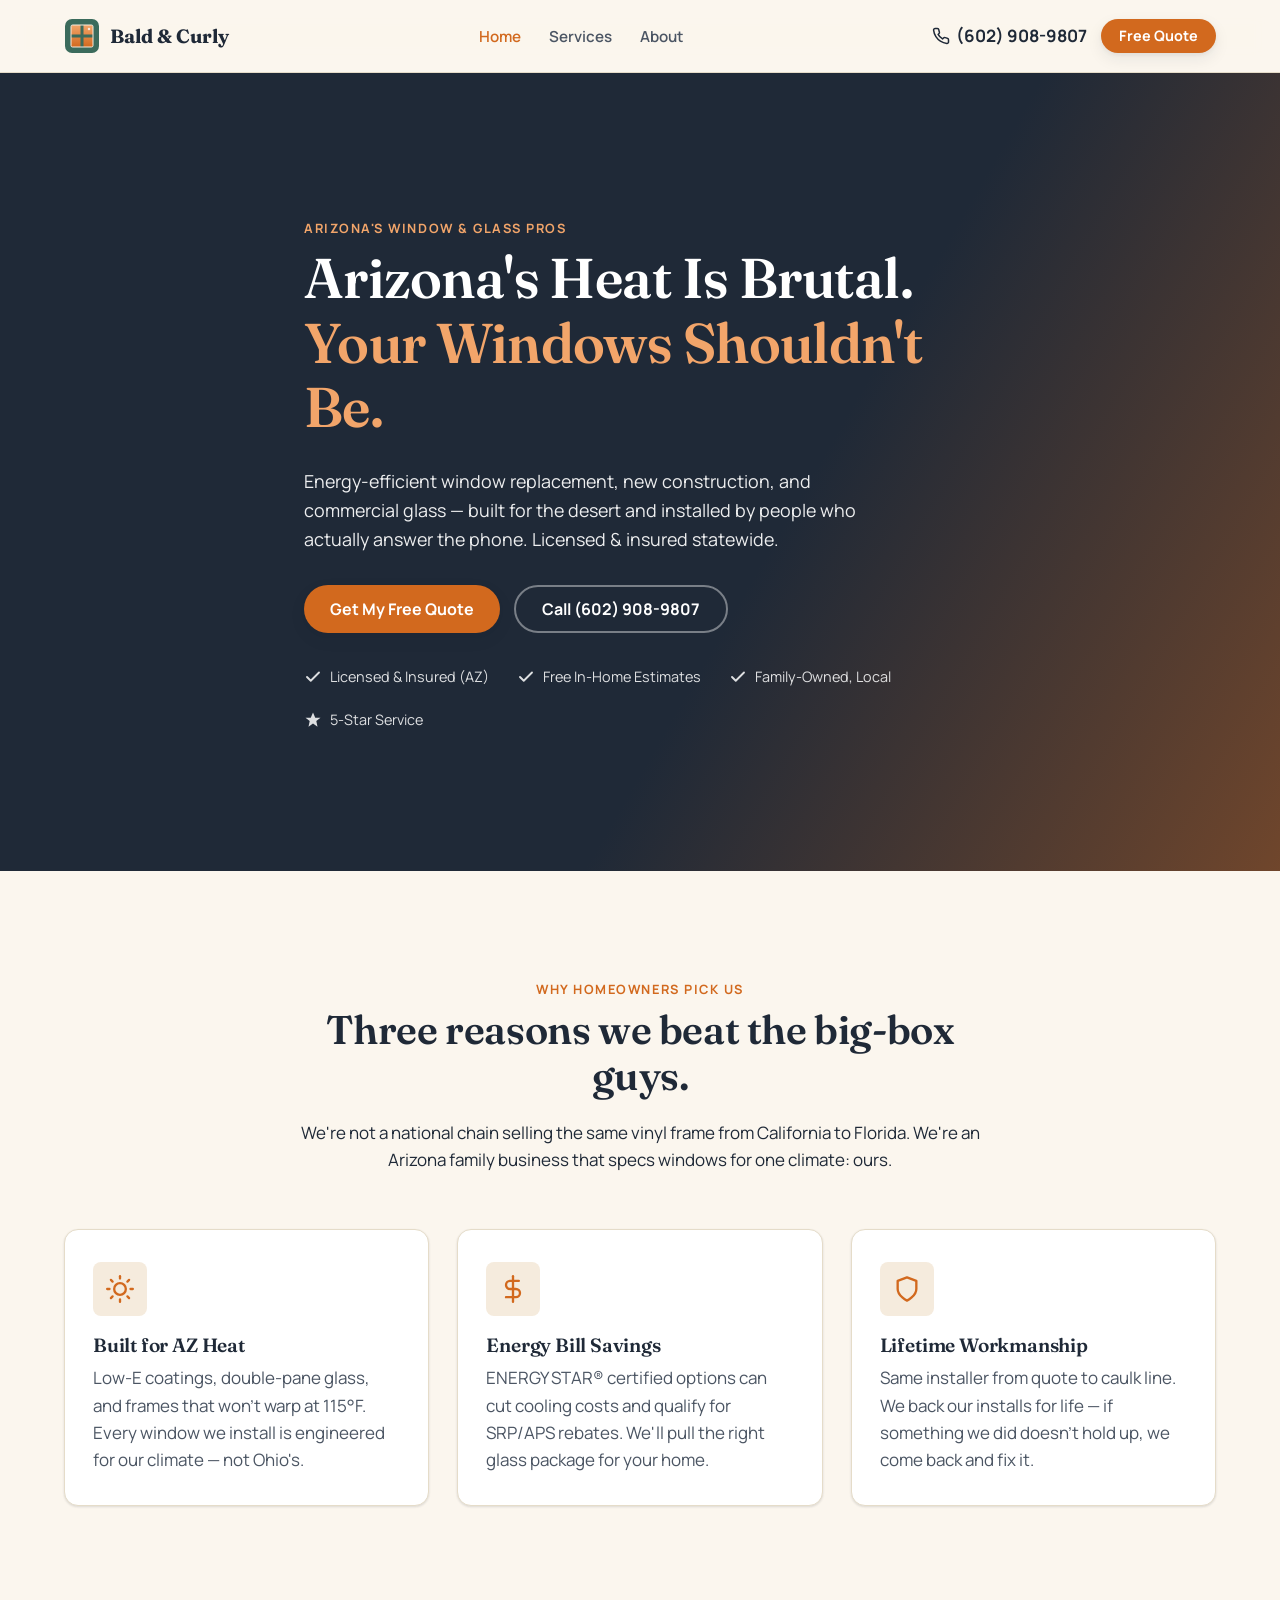
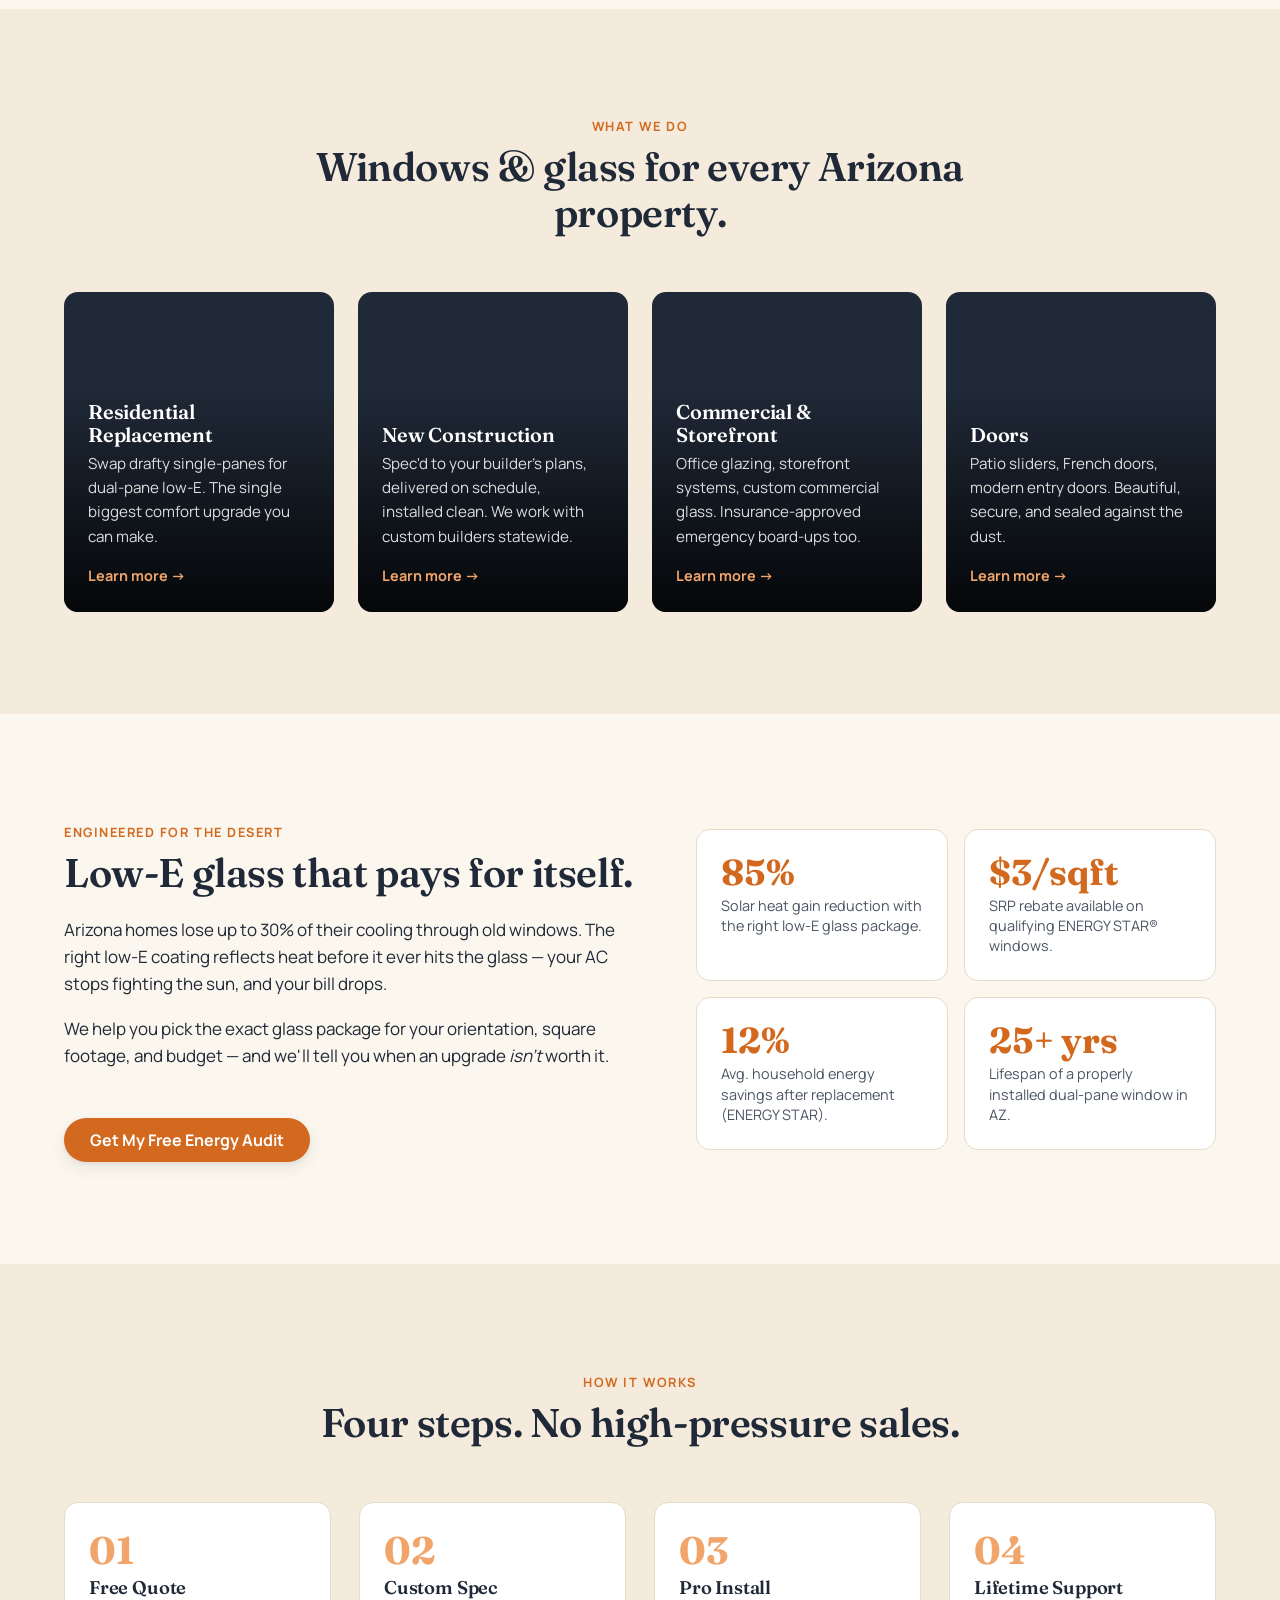
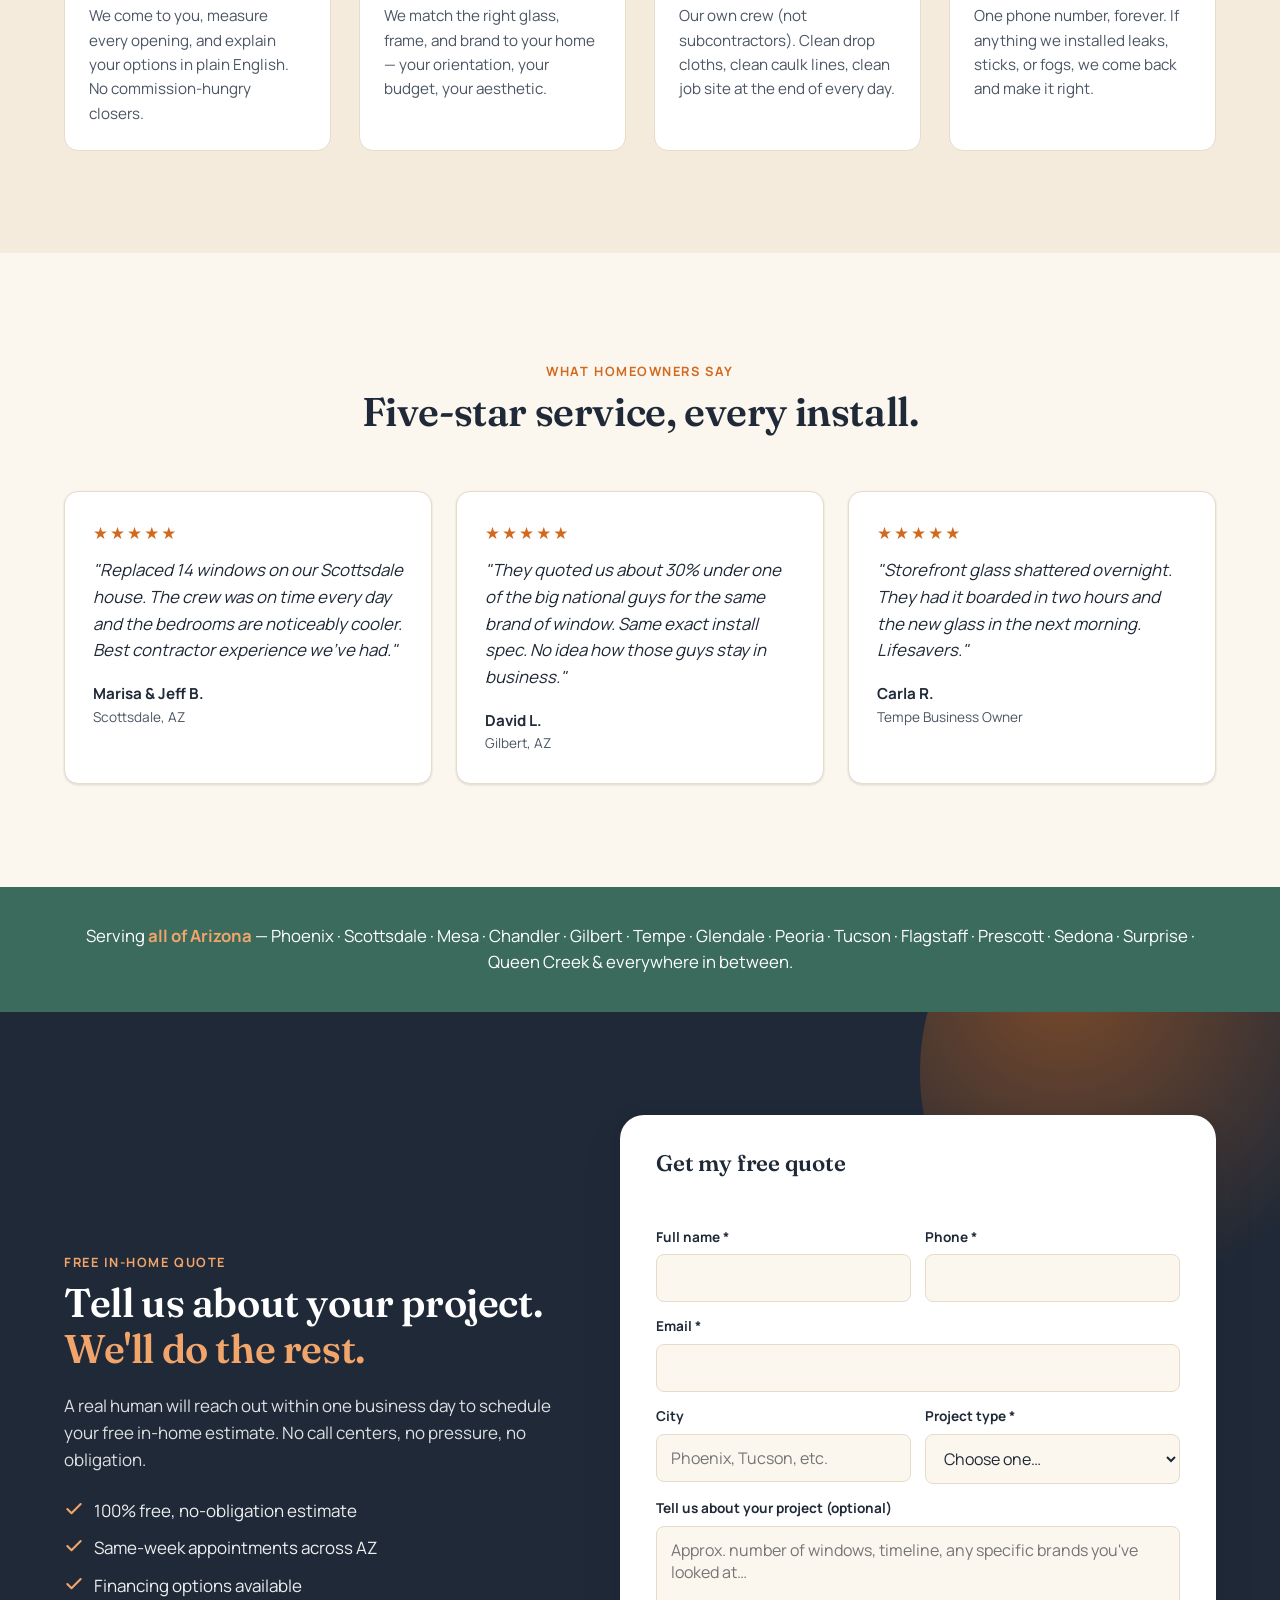
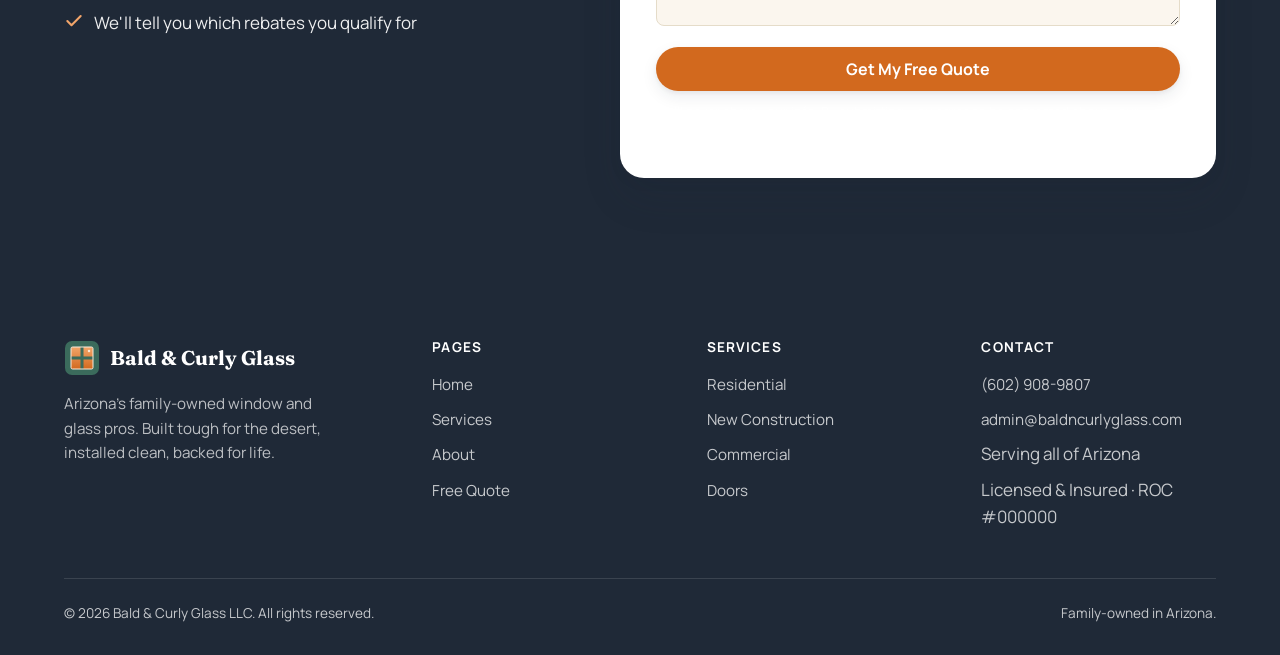
==== index.html @ e7faee84 "Initial commit: Bald & Curly Glass LLC marketing site Multi-page lead-gen site for an Arizona window" ====
<!doctype html>
<html lang="en">
<head>
  <meta charset="utf-8" />
  <meta name="viewport" content="width=device-width, initial-scale=1" />
  <title>Bald &amp; Curly Glass — Arizona's Heat-Tough Window Pros</title>
  <meta name="description" content="Energy-efficient window replacement and installation built for Arizona's desert climate. Licensed, insured, and family-owned. Free in-home quote — serving all of Arizona." />
  <link rel="icon" type="image/svg+xml" href="assets/logo/favicon.svg" />
  <link rel="preconnect" href="https://fonts.googleapis.com" />
  <link rel="preconnect" href="https://fonts.gstatic.com" crossorigin />
  <link href="https://fonts.googleapis.com/css2?family=Fraunces:opsz,wght@9..144,500;9..144,600;9..144,700&family=Manrope:wght@400;500;600;700;800&display=swap" rel="stylesheet" />
  <link rel="stylesheet" href="assets/css/styles.css" />
  <meta property="og:title" content="Bald &amp; Curly Glass — Arizona's Heat-Tough Window Pros" />
  <meta property="og:description" content="Energy-efficient window replacement built for Arizona's desert climate. Free in-home quote, licensed & insured." />
  <meta property="og:type" content="website" />
</head>
<body>

<header class="nav">
  <div class="container nav__inner">
    <a href="index.html" class="nav__logo" aria-label="Bald and Curly Glass home">
      <img src="assets/logo/logo.svg" alt="" width="36" height="36" />
      <span>Bald &amp; Curly</span>
    </a>
    <nav>
      <ul class="nav__links">
        <li><a href="index.html" class="is-active">Home</a></li>
        <li><a href="services.html">Services</a></li>
        <li><a href="about.html">About</a></li>
      </ul>
    </nav>
    <div class="nav__cta">
      <a href="tel:+16029089807" class="nav__phone" aria-label="Call (602) 908-9807">
        <svg xmlns="http://www.w3.org/2000/svg" viewBox="0 0 24 24" width="18" height="18" fill="none" stroke="currentColor" stroke-width="2" stroke-linecap="round" stroke-linejoin="round"><path d="M22 16.92v3a2 2 0 0 1-2.18 2 19.79 19.79 0 0 1-8.63-3.07 19.5 19.5 0 0 1-6-6 19.79 19.79 0 0 1-3.07-8.67A2 2 0 0 1 4.11 2h3a2 2 0 0 1 2 1.72c.13.96.37 1.9.72 2.81a2 2 0 0 1-.45 2.11L8.09 9.91a16 16 0 0 0 6 6l1.27-1.27a2 2 0 0 1 2.11-.45c.91.35 1.85.59 2.81.72A2 2 0 0 1 22 16.92z"/></svg>
        (602) 908-9807
      </a>
      <a href="#quote" class="btn btn--primary btn--small">Free Quote</a>
    </div>
    <button class="nav__toggle" aria-label="Open menu" aria-expanded="false"><span></span></button>
  </div>
</header>

<!-- HERO -->
<section class="hero">
  <div class="hero__bg" style="background-image:url('https://images.unsplash.com/photo-1600585154340-be6161a56a0c?w=1800&q=80&auto=format&fit=crop');"></div>
  <div class="hero__overlay"></div>
  <div class="container hero__inner">
    <span class="eyebrow" style="color:var(--color-orange-soft);">Arizona's window &amp; glass pros</span>
    <h1>Arizona's Heat Is Brutal.<br/><em>Your Windows Shouldn't Be.</em></h1>
    <p class="lead">Energy-efficient window replacement, new construction, and commercial glass — built for the desert and installed by people who actually answer the phone. Licensed &amp; insured statewide.</p>
    <div class="hero__ctas">
      <a href="#quote" class="btn btn--primary">Get My Free Quote</a>
      <a href="tel:+16029089807" class="btn btn--ghost">Call (602) 908-9807</a>
    </div>
    <div class="hero__trust">
      <span><svg viewBox="0 0 24 24" fill="none" stroke="currentColor" stroke-width="2.5" stroke-linecap="round" stroke-linejoin="round"><polyline points="20 6 9 17 4 12"/></svg> Licensed &amp; Insured (AZ)</span>
      <span><svg viewBox="0 0 24 24" fill="none" stroke="currentColor" stroke-width="2.5" stroke-linecap="round" stroke-linejoin="round"><polyline points="20 6 9 17 4 12"/></svg> Free In-Home Estimates</span>
      <span><svg viewBox="0 0 24 24" fill="none" stroke="currentColor" stroke-width="2.5" stroke-linecap="round" stroke-linejoin="round"><polyline points="20 6 9 17 4 12"/></svg> Family-Owned, Local</span>
      <span><svg viewBox="0 0 24 24" fill="currentColor"><path d="M12 2l3 7h7l-5.6 4.2L18 21l-6-4.5L6 21l1.6-7.8L2 9h7z"/></svg> 5-Star Service</span>
    </div>
  </div>
</section>

<!-- WHY BALD & CURLY -->
<section class="section">
  <div class="container">
    <div class="section-head">
      <span class="eyebrow">Why homeowners pick us</span>
      <h2>Three reasons we beat the big-box guys.</h2>
      <p>We're not a national chain selling the same vinyl frame from California to Florida. We're an Arizona family business that specs windows for one climate: ours.</p>
    </div>
    <div class="benefits">
      <div class="benefit">
        <div class="benefit__icon">
          <svg viewBox="0 0 24 24" fill="none" stroke="currentColor" stroke-width="2" stroke-linecap="round" stroke-linejoin="round"><circle cx="12" cy="12" r="5"/><line x1="12" y1="1" x2="12" y2="3"/><line x1="12" y1="21" x2="12" y2="23"/><line x1="4.22" y1="4.22" x2="5.64" y2="5.64"/><line x1="18.36" y1="18.36" x2="19.78" y2="19.78"/><line x1="1" y1="12" x2="3" y2="12"/><line x1="21" y1="12" x2="23" y2="12"/><line x1="4.22" y1="19.78" x2="5.64" y2="18.36"/><line x1="18.36" y1="5.64" x2="19.78" y2="4.22"/></svg>
        </div>
        <h3>Built for AZ Heat</h3>
        <p>Low-E coatings, double-pane glass, and frames that won't warp at 115°F. Every window we install is engineered for our climate — not Ohio's.</p>
      </div>
      <div class="benefit">
        <div class="benefit__icon">
          <svg viewBox="0 0 24 24" fill="none" stroke="currentColor" stroke-width="2" stroke-linecap="round" stroke-linejoin="round"><line x1="12" y1="1" x2="12" y2="23"/><path d="M17 5H9.5a3.5 3.5 0 0 0 0 7h5a3.5 3.5 0 0 1 0 7H6"/></svg>
        </div>
        <h3>Energy Bill Savings</h3>
        <p>ENERGY STAR® certified options can cut cooling costs and qualify for SRP/APS rebates. We'll pull the right glass package for your home.</p>
      </div>
      <div class="benefit">
        <div class="benefit__icon">
          <svg viewBox="0 0 24 24" fill="none" stroke="currentColor" stroke-width="2" stroke-linecap="round" stroke-linejoin="round"><path d="M12 22s8-4 8-10V5l-8-3-8 3v7c0 6 8 10 8 10z"/></svg>
        </div>
        <h3>Lifetime Workmanship</h3>
        <p>Same installer from quote to caulk line. We back our installs for life — if something we did doesn't hold up, we come back and fix it.</p>
      </div>
    </div>
  </div>
</section>

<!-- SERVICES PREVIEW -->
<section class="section section--cream">
  <div class="container">
    <div class="section-head">
      <span class="eyebrow">What we do</span>
      <h2>Windows &amp; glass for every Arizona property.</h2>
    </div>
    <div class="services">
      <a href="services.html#residential" class="service-card" style="--bg:url('https://images.unsplash.com/photo-1600607687939-ce8a6c25118c?w=900&q=80&auto=format&fit=crop')">
        <div class="service-card__body">
          <h3>Residential Replacement</h3>
          <p>Swap drafty single-panes for dual-pane low-E. The single biggest comfort upgrade you can make.</p>
          <span class="service-card__link">Learn more →</span>
        </div>
      </a>
      <a href="services.html#new-construction" class="service-card" style="--bg:url('https://images.unsplash.com/photo-1503387762-592deb58ef4e?w=900&q=80&auto=format&fit=crop')">
        <div class="service-card__body">
          <h3>New Construction</h3>
          <p>Spec'd to your builder's plans, delivered on schedule, installed clean. We work with custom builders statewide.</p>
          <span class="service-card__link">Learn more →</span>
        </div>
      </a>
      <a href="services.html#commercial" class="service-card" style="--bg:url('https://images.unsplash.com/photo-1486406146926-c627a92ad1ab?w=900&q=80&auto=format&fit=crop')">
        <div class="service-card__body">
          <h3>Commercial &amp; Storefront</h3>
          <p>Office glazing, storefront systems, custom commercial glass. Insurance-approved emergency board-ups too.</p>
          <span class="service-card__link">Learn more →</span>
        </div>
      </a>
      <a href="services.html#doors" class="service-card" style="--bg:url('https://images.unsplash.com/photo-1505691938895-1758d7feb511?w=900&q=80&auto=format&fit=crop')">
        <div class="service-card__body">
          <h3>Doors</h3>
          <p>Patio sliders, French doors, modern entry doors. Beautiful, secure, and sealed against the dust.</p>
          <span class="service-card__link">Learn more →</span>
        </div>
      </a>
    </div>
  </div>
</section>

<!-- ENERGY / STATS -->
<section class="section">
  <div class="container">
    <div class="split">
      <div>
        <span class="eyebrow">Engineered for the desert</span>
        <h2>Low-E glass that pays for itself.</h2>
        <p>Arizona homes lose up to 30% of their cooling through old windows. The right low-E coating reflects heat before it ever hits the glass — your AC stops fighting the sun, and your bill drops.</p>
        <p>We help you pick the exact glass package for your orientation, square footage, and budget — and we'll tell you when an upgrade <em>isn't</em> worth it.</p>
        <a href="#quote" class="btn btn--primary mt-lg">Get My Free Energy Audit</a>
      </div>
      <div class="stats">
        <div class="stat">
          <div class="stat__num">85%</div>
          <div class="stat__label">Solar heat gain reduction with the right low-E glass package.</div>
        </div>
        <div class="stat">
          <div class="stat__num">$3/sqft</div>
          <div class="stat__label">SRP rebate available on qualifying ENERGY STAR® windows.</div>
        </div>
        <div class="stat">
          <div class="stat__num">12%</div>
          <div class="stat__label">Avg. household energy savings after replacement (ENERGY STAR).</div>
        </div>
        <div class="stat">
          <div class="stat__num">25+ yrs</div>
          <div class="stat__label">Lifespan of a properly installed dual-pane window in AZ.</div>
        </div>
      </div>
    </div>
  </div>
</section>

<!-- PROCESS -->
<section class="section section--cream">
  <div class="container">
    <div class="section-head">
      <span class="eyebrow">How it works</span>
      <h2>Four steps. No high-pressure sales.</h2>
    </div>
    <div class="process">
      <div class="step">
        <div class="step__num">01</div>
        <h3>Free Quote</h3>
        <p>We come to you, measure every opening, and explain your options in plain English. No commission-hungry closers.</p>
      </div>
      <div class="step">
        <div class="step__num">02</div>
        <h3>Custom Spec</h3>
        <p>We match the right glass, frame, and brand to your home — your orientation, your budget, your aesthetic.</p>
      </div>
      <div class="step">
        <div class="step__num">03</div>
        <h3>Pro Install</h3>
        <p>Our own crew (not subcontractors). Clean drop cloths, clean caulk lines, clean job site at the end of every day.</p>
      </div>
      <div class="step">
        <div class="step__num">04</div>
        <h3>Lifetime Support</h3>
        <p>One phone number, forever. If anything we installed leaks, sticks, or fogs, we come back and make it right.</p>
      </div>
    </div>
  </div>
</section>

<!-- TESTIMONIALS -->
<section class="section">
  <div class="container">
    <div class="section-head">
      <span class="eyebrow">What homeowners say</span>
      <h2>Five-star service, every install.</h2>
    </div>
    <div class="testimonials">
      <div class="testimonial">
        <div class="testimonial__stars">★★★★★</div>
        <p class="testimonial__quote">"Replaced 14 windows on our Scottsdale house. The crew was on time every day and the bedrooms are noticeably cooler. Best contractor experience we've had."</p>
        <div class="testimonial__author">Marisa &amp; Jeff B.</div>
        <div class="testimonial__location">Scottsdale, AZ</div>
      </div>
      <div class="testimonial">
        <div class="testimonial__stars">★★★★★</div>
        <p class="testimonial__quote">"They quoted us about 30% under one of the big national guys for the same brand of window. Same exact install spec. No idea how those guys stay in business."</p>
        <div class="testimonial__author">David L.</div>
        <div class="testimonial__location">Gilbert, AZ</div>
      </div>
      <div class="testimonial">
        <div class="testimonial__stars">★★★★★</div>
        <p class="testimonial__quote">"Storefront glass shattered overnight. They had it boarded in two hours and the new glass in the next morning. Lifesavers."</p>
        <div class="testimonial__author">Carla R.</div>
        <div class="testimonial__location">Tempe Business Owner</div>
      </div>
    </div>
  </div>
</section>

<!-- SERVICE AREA -->
<section class="area-strip">
  <div class="container">
    <p>Serving <strong>all of Arizona</strong> — Phoenix · Scottsdale · Mesa · Chandler · Gilbert · Tempe · Glendale · Peoria · Tucson · Flagstaff · Prescott · Sedona · Surprise · Queen Creek &amp; everywhere in between.</p>
  </div>
</section>

<!-- LEAD FORM -->
<section class="section quote" id="quote">
  <div class="container">
    <div class="quote__grid">
      <div>
        <span class="eyebrow" style="color:var(--color-orange-soft);">Free in-home quote</span>
        <h2>Tell us about your project. <em>We'll do the rest.</em></h2>
        <p>A real human will reach out within one business day to schedule your free in-home estimate. No call centers, no pressure, no obligation.</p>
        <ul class="quote__bullets">
          <li><svg viewBox="0 0 24 24" fill="none" stroke="currentColor" stroke-width="2.5" stroke-linecap="round" stroke-linejoin="round"><polyline points="20 6 9 17 4 12"/></svg> 100% free, no-obligation estimate</li>
          <li><svg viewBox="0 0 24 24" fill="none" stroke="currentColor" stroke-width="2.5" stroke-linecap="round" stroke-linejoin="round"><polyline points="20 6 9 17 4 12"/></svg> Same-week appointments across AZ</li>
          <li><svg viewBox="0 0 24 24" fill="none" stroke="currentColor" stroke-width="2.5" stroke-linecap="round" stroke-linejoin="round"><polyline points="20 6 9 17 4 12"/></svg> Financing options available</li>
          <li><svg viewBox="0 0 24 24" fill="none" stroke="currentColor" stroke-width="2.5" stroke-linecap="round" stroke-linejoin="round"><polyline points="20 6 9 17 4 12"/></svg> We'll tell you which rebates you qualify for</li>
        </ul>
      </div>
      <form class="form" data-access-key="REPLACE_WITH_WEB3FORMS_KEY" novalidate>
        <div class="form__body">
          <h3>Get my free quote</h3>
          <p>Takes about 30 seconds.</p>
          <div class="field field--honey">
            <label>Don't fill this out <input type="text" name="botcheck" tabindex="-1" autocomplete="off" /></label>
          </div>
          <div class="form__row">
            <div class="field">
              <label for="name">Full name *</label>
              <input id="name" name="name" type="text" required autocomplete="name" />
            </div>
            <div class="field">
              <label for="phone">Phone *</label>
              <input id="phone" name="phone" type="tel" required autocomplete="tel" />
            </div>
          </div>
          <div class="field">
            <label for="email">Email *</label>
            <input id="email" name="email" type="email" required autocomplete="email" />
          </div>
          <div class="form__row">
            <div class="field">
              <label for="city">City</label>
              <input id="city" name="city" type="text" placeholder="Phoenix, Tucson, etc." />
            </div>
            <div class="field">
              <label for="project_type">Project type *</label>
              <select id="project_type" name="project_type" required>
                <option value="">Choose one…</option>
                <option value="residential">Residential window replacement</option>
                <option value="new-construction">New construction windows</option>
                <option value="commercial">Commercial / storefront glass</option>
                <option value="doors">Doors (patio, entry, sliding)</option>
                <option value="other">Something else</option>
              </select>
            </div>
          </div>
          <div class="field">
            <label for="message">Tell us about your project (optional)</label>
            <textarea id="message" name="message" placeholder="Approx. number of windows, timeline, any specific brands you've looked at…"></textarea>
          </div>
          <button type="submit" class="btn btn--primary btn--block">Get My Free Quote</button>
          <p class="form__footnote">We'll never share your info. By submitting, you agree to be contacted about your quote.</p>
        </div>
        <div class="form__success">
          <svg viewBox="0 0 24 24" fill="none" stroke="currentColor" stroke-width="2" stroke-linecap="round" stroke-linejoin="round"><path d="M22 11.08V12a10 10 0 1 1-5.93-9.14"/><polyline points="22 4 12 14.01 9 11.01"/></svg>
          <h3>Thanks — we got it.</h3>
          <p>One of us (the bald guy or the curly guy) will call you within 1 business day to schedule your free in-home estimate. Talk soon.</p>
        </div>
      </form>
    </div>
  </div>
</section>

<!-- FOOTER -->
<footer class="footer">
  <div class="container">
    <div class="footer__grid">
      <div class="footer__brand">
        <div class="footer__logo">
          <img src="assets/logo/logo.svg" alt="" width="36" height="36" />
          <span>Bald &amp; Curly Glass</span>
        </div>
        <p>Arizona's family-owned window and glass pros. Built tough for the desert, installed clean, backed for life.</p>
      </div>
      <div>
        <h4>Pages</h4>
        <ul>
          <li><a href="index.html">Home</a></li>
          <li><a href="services.html">Services</a></li>
          <li><a href="about.html">About</a></li>
          <li><a href="#quote">Free Quote</a></li>
        </ul>
      </div>
      <div>
        <h4>Services</h4>
        <ul>
          <li><a href="services.html#residential">Residential</a></li>
          <li><a href="services.html#new-construction">New Construction</a></li>
          <li><a href="services.html#commercial">Commercial</a></li>
          <li><a href="services.html#doors">Doors</a></li>
        </ul>
      </div>
      <div>
        <h4>Contact</h4>
        <ul>
          <li><a href="tel:+16029089807">(602) 908-9807</a></li>
          <li><a href="mailto:admin@baldncurlyglass.com">admin@baldncurlyglass.com</a></li>
          <li>Serving all of Arizona</li>
          <li>Licensed &amp; Insured · ROC #<span aria-label="placeholder for license number">000000</span></li>
        </ul>
      </div>
    </div>
    <div class="footer__legal">
      <span>© <span data-year>2026</span> Bald &amp; Curly Glass LLC. All rights reserved.</span>
      <span>Family-owned in Arizona.</span>
    </div>
  </div>
</footer>

<script src="assets/js/main.js"></script>
</body>
</html>
---- assets/css/styles.css ----
/* ============================================================
   Bald & Curly Glass — design system
   ============================================================ */
:root {
  --color-orange: #D2691E;
  --color-orange-dark: #B0531A;
  --color-orange-soft: #F2A56A;
  --color-green: #3B6B5C;
  --color-green-dark: #2A4F44;
  --color-cream: #F5EBDD;
  --color-cream-soft: #FBF6EE;
  --color-charcoal: #1F2937;
  --color-charcoal-soft: #4B5563;
  --color-white: #FFFFFF;
  --color-border: #E5DCC9;

  --font-sans: "Manrope", system-ui, -apple-system, BlinkMacSystemFont, "Segoe UI", Roboto, sans-serif;
  --font-serif: "Fraunces", Georgia, "Times New Roman", serif;

  --radius-sm: 8px;
  --radius-md: 14px;
  --radius-lg: 24px;
  --radius-pill: 999px;

  --shadow-sm: 0 1px 3px rgba(31, 41, 55, 0.06), 0 1px 2px rgba(31, 41, 55, 0.08);
  --shadow-md: 0 6px 16px rgba(31, 41, 55, 0.08), 0 2px 4px rgba(31, 41, 55, 0.06);
  --shadow-lg: 0 20px 40px rgba(31, 41, 55, 0.12), 0 4px 12px rgba(31, 41, 55, 0.08);

  --max-w: 1200px;
  --gutter: 24px;
}

/* ----- reset ----- */
*, *::before, *::after { box-sizing: border-box; }
html { -webkit-text-size-adjust: 100%; scroll-behavior: smooth; }
body {
  margin: 0;
  font-family: var(--font-sans);
  font-size: 17px;
  line-height: 1.6;
  color: var(--color-charcoal);
  background: var(--color-cream-soft);
  -webkit-font-smoothing: antialiased;
}
img, svg { max-width: 100%; display: block; }
a { color: inherit; text-decoration: none; }
button { font: inherit; cursor: pointer; border: 0; background: none; color: inherit; }
h1, h2, h3, h4 {
  font-family: var(--font-serif);
  font-weight: 600;
  line-height: 1.15;
  letter-spacing: -0.01em;
  margin: 0 0 0.5em;
  color: var(--color-charcoal);
}
h1 { font-size: clamp(2.25rem, 4.5vw, 3.5rem); }
h2 { font-size: clamp(1.85rem, 3.2vw, 2.5rem); }
h3 { font-size: clamp(1.25rem, 1.8vw, 1.4rem); }
p { margin: 0 0 1em; }
.eyebrow {
  display: inline-block;
  font-family: var(--font-sans);
  font-weight: 700;
  font-size: 0.8rem;
  letter-spacing: 0.12em;
  text-transform: uppercase;
  color: var(--color-orange);
  margin-bottom: 0.6em;
}

/* ----- layout helpers ----- */
.container {
  width: 100%;
  max-width: var(--max-w);
  margin: 0 auto;
  padding: 0 var(--gutter);
}
.section { padding: clamp(60px, 8vw, 110px) 0; }
.section--dark { background: var(--color-charcoal); color: var(--color-white); }
.section--dark h1, .section--dark h2, .section--dark h3 { color: var(--color-white); }
.section--dark .eyebrow { color: var(--color-orange-soft); }
.section--cream { background: var(--color-cream); }
.center { text-align: center; }
.section-head { max-width: 720px; margin: 0 auto 56px; text-align: center; }

/* ----- buttons ----- */
.btn {
  display: inline-flex;
  align-items: center;
  justify-content: center;
  gap: 8px;
  padding: 14px 26px;
  border-radius: var(--radius-pill);
  font-weight: 700;
  font-size: 1rem;
  line-height: 1;
  transition: transform .15s ease, box-shadow .15s ease, background .2s ease, color .2s ease;
  white-space: nowrap;
  cursor: pointer;
}
.btn:active { transform: translateY(1px); }
.btn--primary {
  background: var(--color-orange);
  color: var(--color-white);
  box-shadow: var(--shadow-md);
}
.btn--primary:hover { background: var(--color-orange-dark); box-shadow: var(--shadow-lg); }
.btn--secondary {
  background: var(--color-white);
  color: var(--color-charcoal);
  border: 2px solid var(--color-charcoal);
}
.btn--secondary:hover { background: var(--color-charcoal); color: var(--color-white); }
.btn--ghost {
  background: transparent;
  color: var(--color-white);
  border: 2px solid rgba(255,255,255,0.4);
}
.btn--ghost:hover { background: var(--color-white); color: var(--color-charcoal); border-color: var(--color-white); }
.btn--small { padding: 10px 18px; font-size: 0.9rem; }
.btn--block { width: 100%; }

/* ----- nav ----- */
.nav {
  position: sticky;
  top: 0;
  z-index: 50;
  background: rgba(251, 246, 238, 0.92);
  backdrop-filter: saturate(180%) blur(12px);
  -webkit-backdrop-filter: saturate(180%) blur(12px);
  border-bottom: 1px solid var(--color-border);
}
.nav__inner {
  display: flex;
  align-items: center;
  justify-content: space-between;
  height: 72px;
  gap: 16px;
}
.nav__logo {
  display: flex;
  align-items: center;
  gap: 10px;
  font-family: var(--font-serif);
  font-weight: 700;
  font-size: 1.2rem;
  color: var(--color-charcoal);
}
.nav__logo svg { width: 36px; height: 36px; }
.nav__links {
  display: flex;
  align-items: center;
  gap: 28px;
  list-style: none;
  margin: 0;
  padding: 0;
}
.nav__links a {
  font-weight: 600;
  font-size: 0.95rem;
  color: var(--color-charcoal-soft);
  transition: color .15s ease;
}
.nav__links a:hover, .nav__links a.is-active { color: var(--color-orange); }
.nav__cta { display: flex; align-items: center; gap: 14px; }
.nav__phone {
  font-weight: 700;
  color: var(--color-charcoal);
  display: inline-flex;
  align-items: center;
  gap: 6px;
}
.nav__phone:hover { color: var(--color-orange); }
.nav__toggle {
  display: none;
  width: 44px;
  height: 44px;
  align-items: center;
  justify-content: center;
  border-radius: var(--radius-sm);
}
.nav__toggle span {
  display: block;
  width: 22px;
  height: 2px;
  background: var(--color-charcoal);
  position: relative;
}
.nav__toggle span::before,
.nav__toggle span::after {
  content: "";
  position: absolute;
  left: 0;
  width: 22px;
  height: 2px;
  background: var(--color-charcoal);
}
.nav__toggle span::before { top: -7px; }
.nav__toggle span::after { top: 7px; }

@media (max-width: 880px) {
  .nav__links, .nav__phone { display: none; }
  .nav__toggle { display: inline-flex; }
  .nav.is-open .nav__links {
    display: flex;
    position: absolute;
    inset: 72px 0 auto 0;
    flex-direction: column;
    gap: 0;
    padding: 12px var(--gutter) 20px;
    background: var(--color-cream-soft);
    border-bottom: 1px solid var(--color-border);
  }
  .nav.is-open .nav__links a {
    display: block;
    padding: 14px 0;
    border-bottom: 1px solid var(--color-border);
    font-size: 1.05rem;
  }
  .nav.is-open .nav__phone {
    display: inline-flex;
    position: absolute;
    inset: auto 0 auto 0;
    margin-top: -1px;
  }
}

/* ----- hero ----- */
.hero {
  position: relative;
  overflow: hidden;
  color: var(--color-white);
  background: var(--color-charcoal);
  padding: clamp(80px, 12vw, 140px) 0 clamp(80px, 12vw, 140px);
  isolation: isolate;
}
.hero__bg {
  position: absolute;
  inset: 0;
  z-index: -2;
  background-size: cover;
  background-position: center;
}
.hero__overlay {
  position: absolute;
  inset: 0;
  z-index: -1;
  background:
    linear-gradient(120deg, rgba(31,41,55,0.85) 0%, rgba(31,41,55,0.55) 60%, rgba(210,105,30,0.45) 100%);
}
.hero__inner { max-width: 720px; }
.hero h1 { color: var(--color-white); }
.hero h1 em {
  font-style: normal;
  color: var(--color-orange-soft);
  font-family: var(--font-serif);
}
.hero p.lead {
  font-size: clamp(1.05rem, 1.4vw, 1.2rem);
  color: rgba(255,255,255,0.92);
  max-width: 580px;
  margin-bottom: 32px;
}
.hero__ctas { display: flex; flex-wrap: wrap; gap: 14px; margin-bottom: 32px; }
.hero__trust {
  display: flex;
  flex-wrap: wrap;
  gap: 20px 28px;
  font-size: 0.9rem;
  color: rgba(255,255,255,0.85);
}
.hero__trust span { display: inline-flex; align-items: center; gap: 8px; }
.hero__trust svg { width: 18px; height: 18px; flex-shrink: 0; }

.hero--short {
  padding: clamp(60px, 9vw, 100px) 0;
}

/* ----- 3-up benefits ----- */
.benefits {
  display: grid;
  grid-template-columns: repeat(auto-fit, minmax(260px, 1fr));
  gap: 28px;
}
.benefit {
  background: var(--color-white);
  padding: 32px 28px;
  border-radius: var(--radius-md);
  border: 1px solid var(--color-border);
  box-shadow: var(--shadow-sm);
  transition: transform .2s ease, box-shadow .2s ease;
}
.benefit:hover { transform: translateY(-3px); box-shadow: var(--shadow-md); }
.benefit__icon {
  width: 54px; height: 54px;
  border-radius: var(--radius-sm);
  background: var(--color-cream);
  display: flex; align-items: center; justify-content: center;
  margin-bottom: 18px;
  color: var(--color-orange);
}
.benefit__icon svg { width: 28px; height: 28px; }
.benefit h3 { margin-bottom: 8px; font-size: 1.2rem; }
.benefit p { color: var(--color-charcoal-soft); margin-bottom: 0; }

/* ----- service cards ----- */
.services {
  display: grid;
  grid-template-columns: repeat(auto-fit, minmax(240px, 1fr));
  gap: 24px;
}
.service-card {
  position: relative;
  border-radius: var(--radius-md);
  overflow: hidden;
  background: var(--color-charcoal);
  min-height: 320px;
  display: flex;
  align-items: flex-end;
  color: var(--color-white);
  isolation: isolate;
  transition: transform .25s ease;
}
.service-card:hover { transform: translateY(-3px); }
.service-card::before {
  content: "";
  position: absolute; inset: 0;
  background-size: cover; background-position: center;
  z-index: -2;
  background-image: var(--bg);
  transition: transform .4s ease;
}
.service-card:hover::before { transform: scale(1.05); }
.service-card::after {
  content: "";
  position: absolute; inset: 0; z-index: -1;
  background: linear-gradient(180deg, rgba(0,0,0,0) 30%, rgba(0,0,0,0.85) 100%);
}
.service-card__body { padding: 24px; }
.service-card__body h3 { color: var(--color-white); margin-bottom: 6px; font-size: 1.25rem; }
.service-card__body p { color: rgba(255,255,255,0.85); font-size: 0.95rem; margin-bottom: 12px; }
.service-card__link {
  font-weight: 700;
  font-size: 0.9rem;
  color: var(--color-orange-soft);
  display: inline-flex;
  align-items: center;
  gap: 6px;
}

/* ----- energy / stats ----- */
.split {
  display: grid;
  grid-template-columns: 1.1fr 1fr;
  gap: 60px;
  align-items: center;
}
@media (max-width: 880px) { .split { grid-template-columns: 1fr; gap: 36px; } }
.stats {
  display: grid;
  grid-template-columns: 1fr 1fr;
  gap: 16px;
}
.stat {
  background: var(--color-white);
  padding: 24px;
  border-radius: var(--radius-md);
  border: 1px solid var(--color-border);
}
.stat__num {
  font-family: var(--font-serif);
  font-size: 2.25rem;
  font-weight: 700;
  color: var(--color-orange);
  line-height: 1;
  margin-bottom: 6px;
}
.stat__label { color: var(--color-charcoal-soft); font-size: 0.9rem; line-height: 1.4; }

/* ----- process ----- */
.process {
  display: grid;
  grid-template-columns: repeat(auto-fit, minmax(220px, 1fr));
  gap: 28px;
  counter-reset: step;
}
.step {
  position: relative;
  padding: 28px 24px 24px;
  background: var(--color-white);
  border-radius: var(--radius-md);
  border: 1px solid var(--color-border);
}
.step__num {
  font-family: var(--font-serif);
  font-size: 2.4rem;
  font-weight: 700;
  color: var(--color-orange-soft);
  line-height: 1;
  margin-bottom: 8px;
}
.step h3 { margin-bottom: 6px; font-size: 1.15rem; }
.step p { color: var(--color-charcoal-soft); font-size: 0.95rem; margin: 0; }

/* ----- testimonials ----- */
.testimonials {
  display: grid;
  grid-template-columns: repeat(auto-fit, minmax(280px, 1fr));
  gap: 24px;
}
.testimonial {
  background: var(--color-white);
  border-radius: var(--radius-md);
  border: 1px solid var(--color-border);
  padding: 28px;
  box-shadow: var(--shadow-sm);
}
.testimonial__stars { color: var(--color-orange); margin-bottom: 10px; font-size: 1.05rem; letter-spacing: 2px; }
.testimonial__quote {
  font-size: 1.05rem;
  color: var(--color-charcoal);
  margin-bottom: 18px;
  font-style: italic;
}
.testimonial__author { font-weight: 700; font-size: 0.95rem; }
.testimonial__location { color: var(--color-charcoal-soft); font-size: 0.85rem; }

/* ----- service-area strip ----- */
.area-strip {
  background: var(--color-green);
  color: var(--color-white);
  padding: 36px 0;
  text-align: center;
}
.area-strip p { margin: 0; font-size: 1.05rem; }
.area-strip strong { color: var(--color-orange-soft); }

/* ----- lead form ----- */
.quote {
  background: var(--color-charcoal);
  color: var(--color-white);
  position: relative;
  overflow: hidden;
}
.quote::before {
  content: "";
  position: absolute;
  width: 480px; height: 480px;
  border-radius: 50%;
  background: radial-gradient(circle at 30% 30%, rgba(210,105,30,0.5), transparent 70%);
  top: -180px; right: -120px;
  pointer-events: none;
}
.quote__grid {
  display: grid;
  grid-template-columns: 1fr 1.2fr;
  gap: 60px;
  align-items: center;
  position: relative;
}
@media (max-width: 880px) { .quote__grid { grid-template-columns: 1fr; gap: 36px; } }
.quote h2 { color: var(--color-white); }
.quote h2 em { color: var(--color-orange-soft); font-style: normal; }
.quote p { color: rgba(255,255,255,0.85); }
.quote__bullets { list-style: none; padding: 0; margin: 24px 0 0; }
.quote__bullets li {
  display: flex; align-items: flex-start; gap: 10px;
  margin-bottom: 10px;
  color: rgba(255,255,255,0.92);
}
.quote__bullets svg { width: 20px; height: 20px; color: var(--color-orange-soft); flex-shrink: 0; margin-top: 2px; }

.form {
  background: var(--color-white);
  border-radius: var(--radius-lg);
  padding: 36px;
  color: var(--color-charcoal);
  box-shadow: var(--shadow-lg);
}
.form h3 { margin-bottom: 6px; }
.form > p { color: var(--color-charcoal-soft); margin-bottom: 22px; font-size: 0.95rem; }
.form__row {
  display: grid;
  grid-template-columns: 1fr 1fr;
  gap: 14px;
}
@media (max-width: 540px) { .form__row { grid-template-columns: 1fr; } }
.field { margin-bottom: 14px; }
.field label {
  display: block;
  font-weight: 700;
  font-size: 0.85rem;
  margin-bottom: 6px;
  color: var(--color-charcoal);
}
.field input,
.field select,
.field textarea {
  width: 100%;
  padding: 12px 14px;
  border: 1.5px solid var(--color-border);
  border-radius: var(--radius-sm);
  font-family: inherit;
  font-size: 1rem;
  color: var(--color-charcoal);
  background: var(--color-cream-soft);
  transition: border-color .15s ease, background .15s ease;
}
.field input:focus,
.field select:focus,
.field textarea:focus {
  outline: none;
  border-color: var(--color-orange);
  background: var(--color-white);
}
.field textarea { resize: vertical; min-height: 100px; }
.field--honey { position: absolute; left: -9999px; visibility: hidden; }
.form__footnote { font-size: 0.8rem; color: var(--color-charcoal-soft); margin: 10px 0 0; }
.form__success {
  display: none;
  text-align: center;
  padding: 40px 20px;
}
.form__success svg {
  width: 56px; height: 56px;
  color: var(--color-green);
  margin: 0 auto 18px;
}
.form__success h3 { margin-bottom: 6px; }
.form.is-submitted .form__success { display: block; }
.form.is-submitted .form__body { display: none; }

/* ----- CTA banner ----- */
.cta-banner {
  background: var(--color-orange);
  color: var(--color-white);
  text-align: center;
  padding: 56px 0;
}
.cta-banner h2 { color: var(--color-white); margin-bottom: 14px; }
.cta-banner p { color: rgba(255,255,255,0.92); max-width: 620px; margin: 0 auto 22px; }
.cta-banner .btn--secondary { background: var(--color-white); border-color: var(--color-white); color: var(--color-charcoal); }
.cta-banner .btn--secondary:hover { background: var(--color-charcoal); color: var(--color-white); border-color: var(--color-charcoal); }

/* ----- services page detailed sections ----- */
.service-detail {
  display: grid;
  grid-template-columns: 1fr 1fr;
  gap: 56px;
  align-items: center;
  padding: 70px 0;
  border-bottom: 1px solid var(--color-border);
}
.service-detail:last-of-type { border-bottom: 0; }
.service-detail:nth-of-type(even) .service-detail__img { order: 2; }
@media (max-width: 880px) {
  .service-detail { grid-template-columns: 1fr; gap: 32px; padding: 50px 0; }
  .service-detail:nth-of-type(even) .service-detail__img { order: 0; }
}
.service-detail__img {
  border-radius: var(--radius-md);
  overflow: hidden;
  aspect-ratio: 4/3;
  background-size: cover;
  background-position: center;
  box-shadow: var(--shadow-md);
}
.service-detail h2 { margin-bottom: 14px; }
.service-detail ul {
  list-style: none;
  padding: 0;
  margin: 0 0 24px;
}
.service-detail ul li {
  display: flex; align-items: flex-start; gap: 10px;
  margin-bottom: 10px;
  color: var(--color-charcoal-soft);
}
.service-detail ul li::before {
  content: "✓";
  font-weight: 800;
  color: var(--color-orange);
  flex-shrink: 0;
}

/* ----- about page ----- */
.about-grid {
  display: grid;
  grid-template-columns: 1.1fr 1fr;
  gap: 60px;
  align-items: center;
}
@media (max-width: 880px) { .about-grid { grid-template-columns: 1fr; gap: 36px; } }
.about-mascot {
  background: var(--color-cream);
  border-radius: var(--radius-lg);
  padding: 40px;
  display: flex;
  align-items: center;
  justify-content: center;
}
.about-mascot img, .about-mascot svg { width: 100%; height: auto; max-width: 460px; }

.values {
  display: grid;
  grid-template-columns: repeat(auto-fit, minmax(220px, 1fr));
  gap: 24px;
}
.value {
  padding: 28px;
  border-radius: var(--radius-md);
  background: var(--color-white);
  border: 1px solid var(--color-border);
}
.value__icon {
  width: 44px; height: 44px;
  border-radius: 50%;
  background: var(--color-orange);
  color: var(--color-white);
  display: flex; align-items: center; justify-content: center;
  font-family: var(--font-serif);
  font-weight: 700;
  margin-bottom: 14px;
  font-size: 1.1rem;
}
.value h3 { font-size: 1.1rem; margin-bottom: 6px; }
.value p { color: var(--color-charcoal-soft); font-size: 0.95rem; margin: 0; }

/* ----- footer ----- */
.footer {
  background: var(--color-charcoal);
  color: rgba(255,255,255,0.75);
  padding: 60px 0 30px;
}
.footer__grid {
  display: grid;
  grid-template-columns: 1.4fr 1fr 1fr 1fr;
  gap: 40px;
  margin-bottom: 40px;
}
@media (max-width: 720px) { .footer__grid { grid-template-columns: 1fr 1fr; } }
@media (max-width: 480px) { .footer__grid { grid-template-columns: 1fr; } }
.footer__brand p { color: rgba(255,255,255,0.7); max-width: 280px; font-size: 0.95rem; }
.footer__logo {
  display: flex; align-items: center; gap: 10px;
  font-family: var(--font-serif);
  font-weight: 700;
  font-size: 1.25rem;
  color: var(--color-white);
  margin-bottom: 16px;
}
.footer__logo svg { width: 36px; height: 36px; }
.footer h4 {
  color: var(--color-white);
  font-family: var(--font-sans);
  font-size: 0.85rem;
  font-weight: 700;
  letter-spacing: 0.08em;
  text-transform: uppercase;
  margin: 0 0 14px;
}
.footer ul { list-style: none; padding: 0; margin: 0; }
.footer ul li { margin-bottom: 8px; }
.footer ul a { color: rgba(255,255,255,0.75); font-size: 0.95rem; }
.footer ul a:hover { color: var(--color-orange-soft); }
.footer__legal {
  border-top: 1px solid rgba(255,255,255,0.12);
  padding-top: 24px;
  display: flex;
  justify-content: space-between;
  align-items: center;
  flex-wrap: wrap;
  gap: 12px;
  font-size: 0.85rem;
}

/* ----- icons ----- */
.icon-check { color: var(--color-orange-soft); }

/* ----- utilities ----- */
.mb-0 { margin-bottom: 0 !important; }
.mt-lg { margin-top: 32px; }
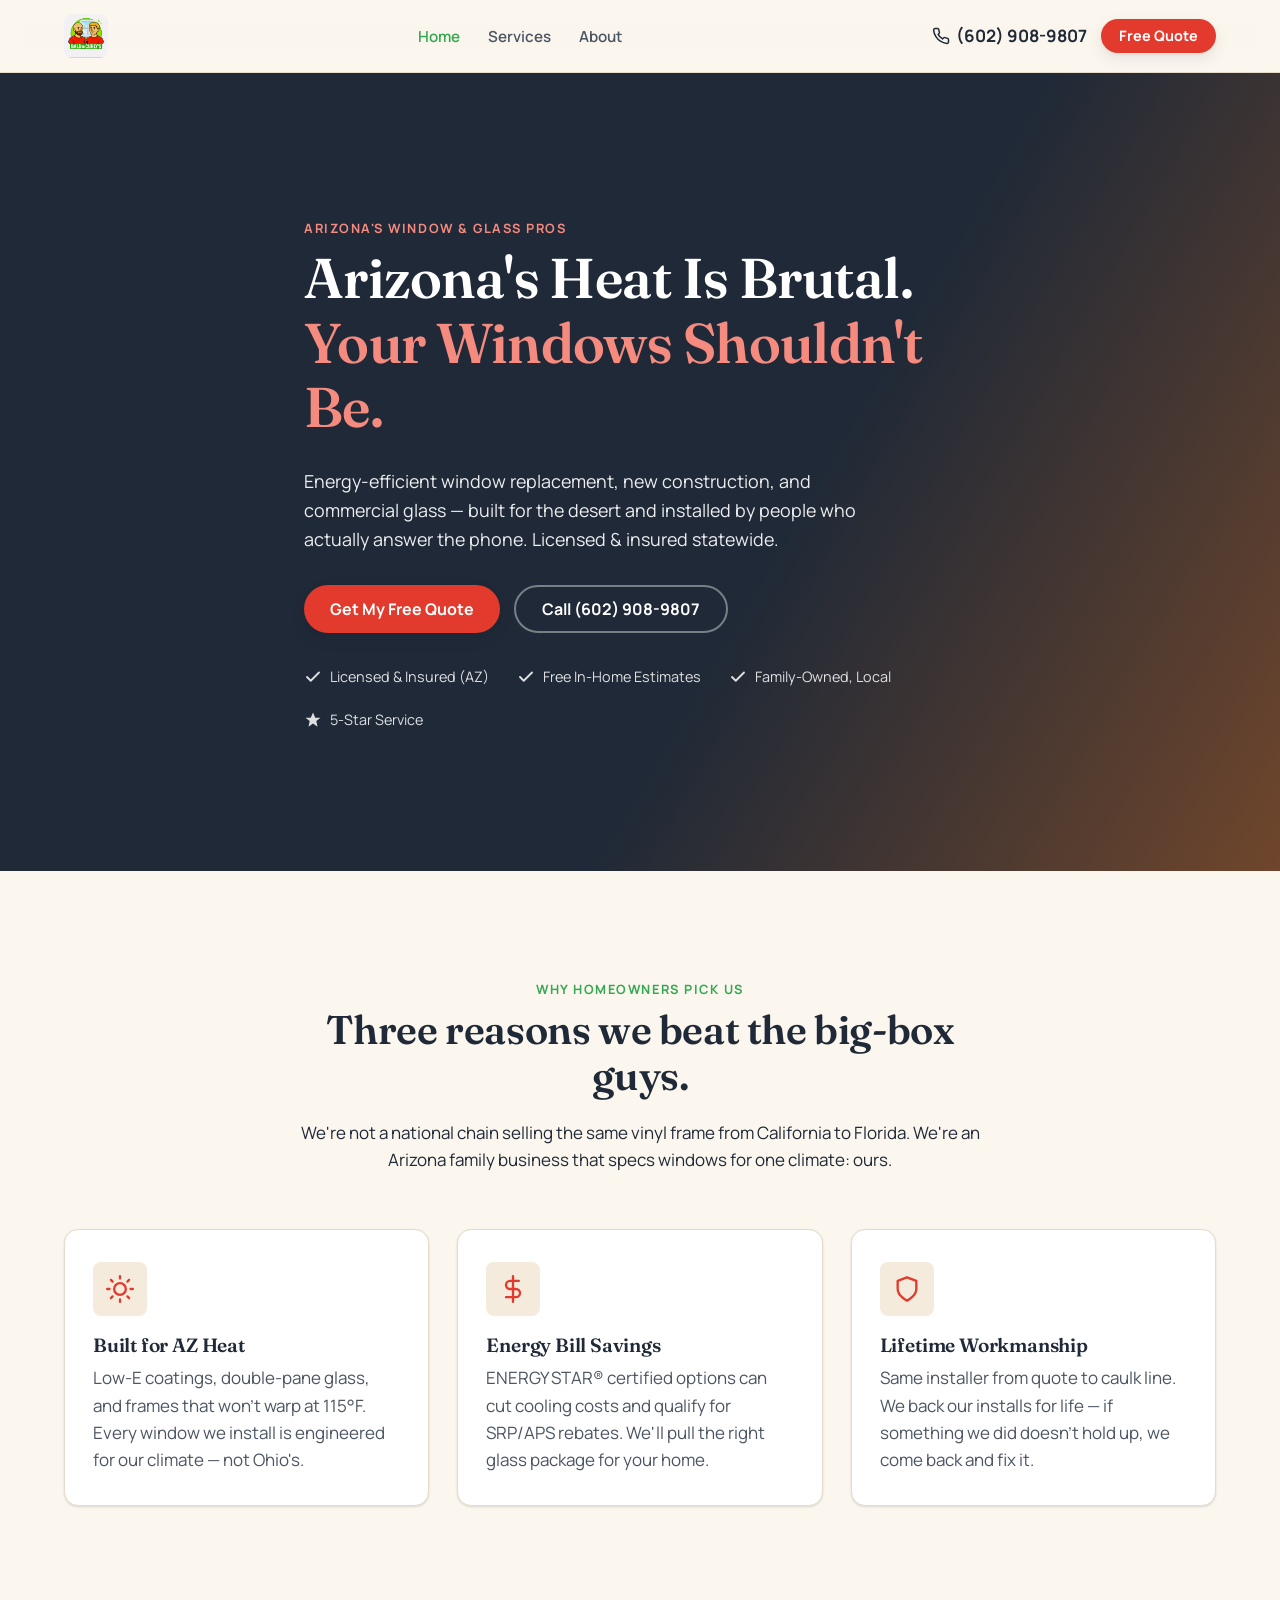
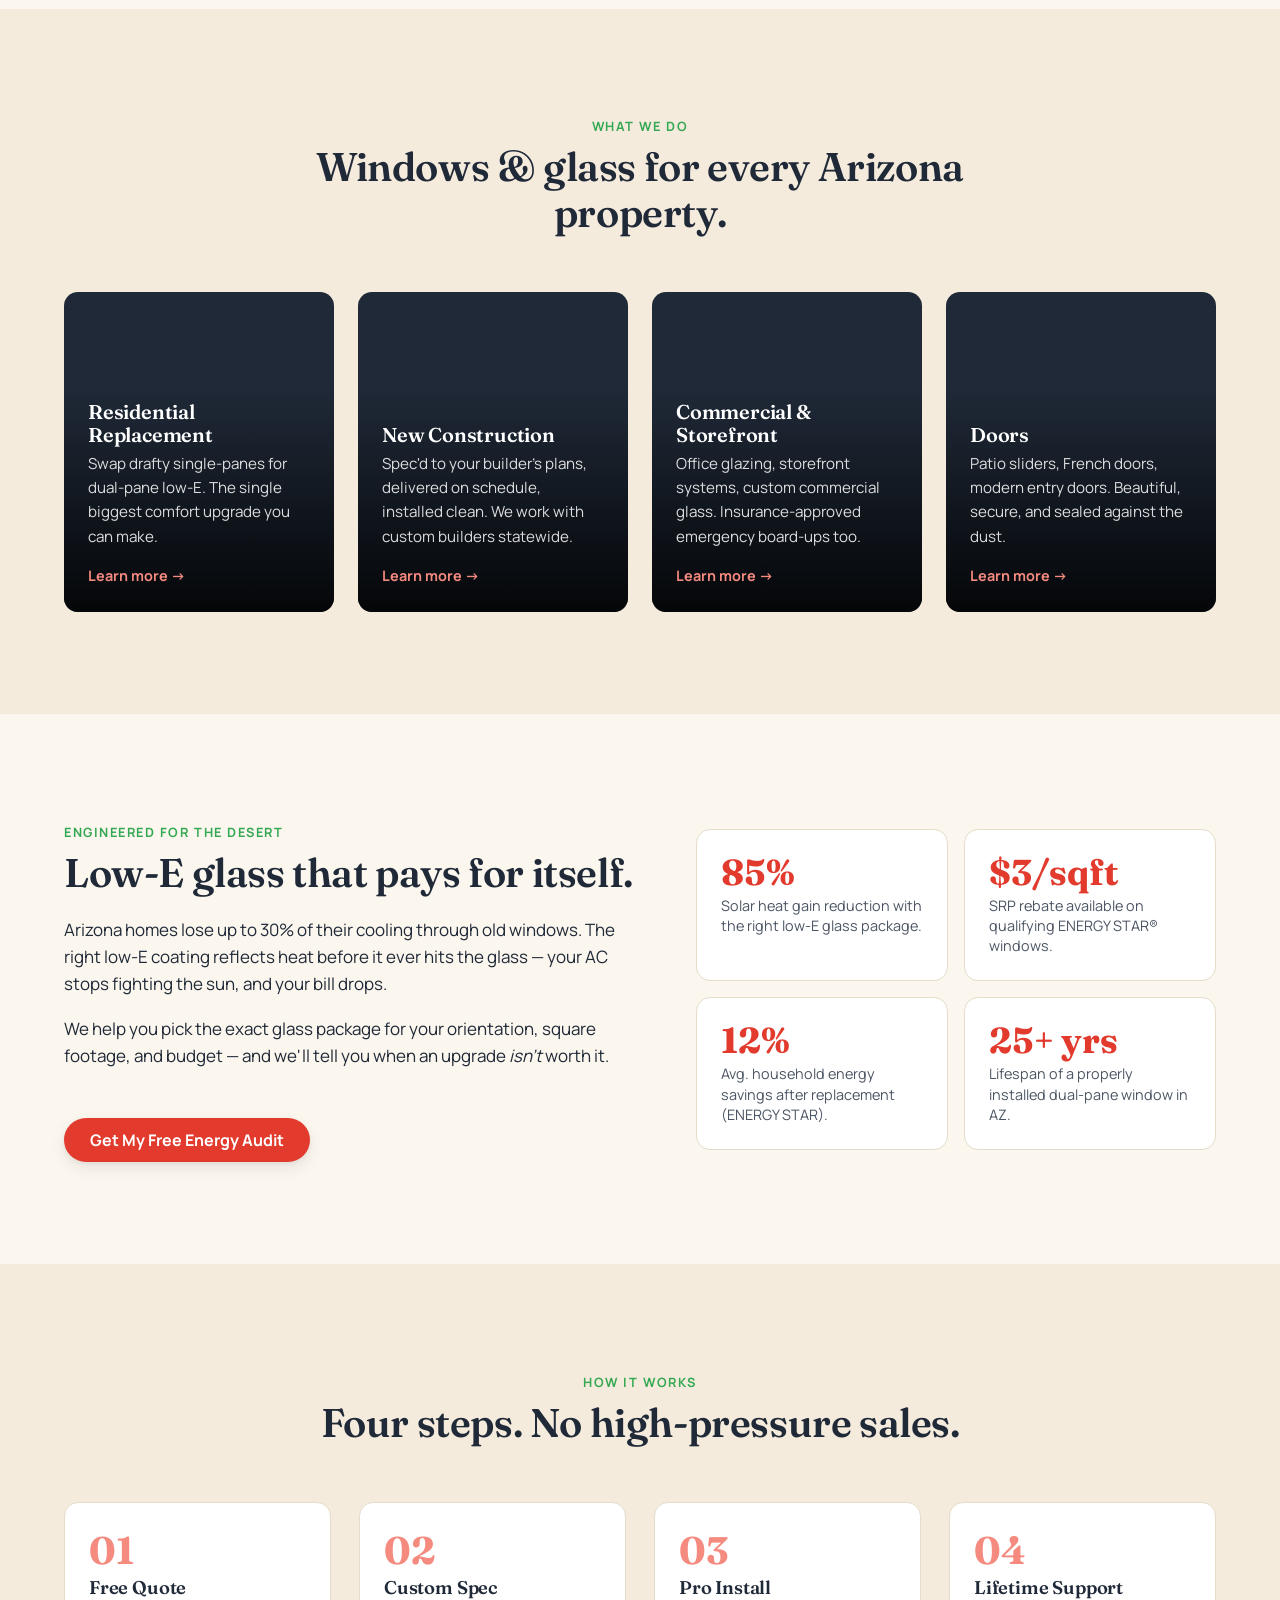
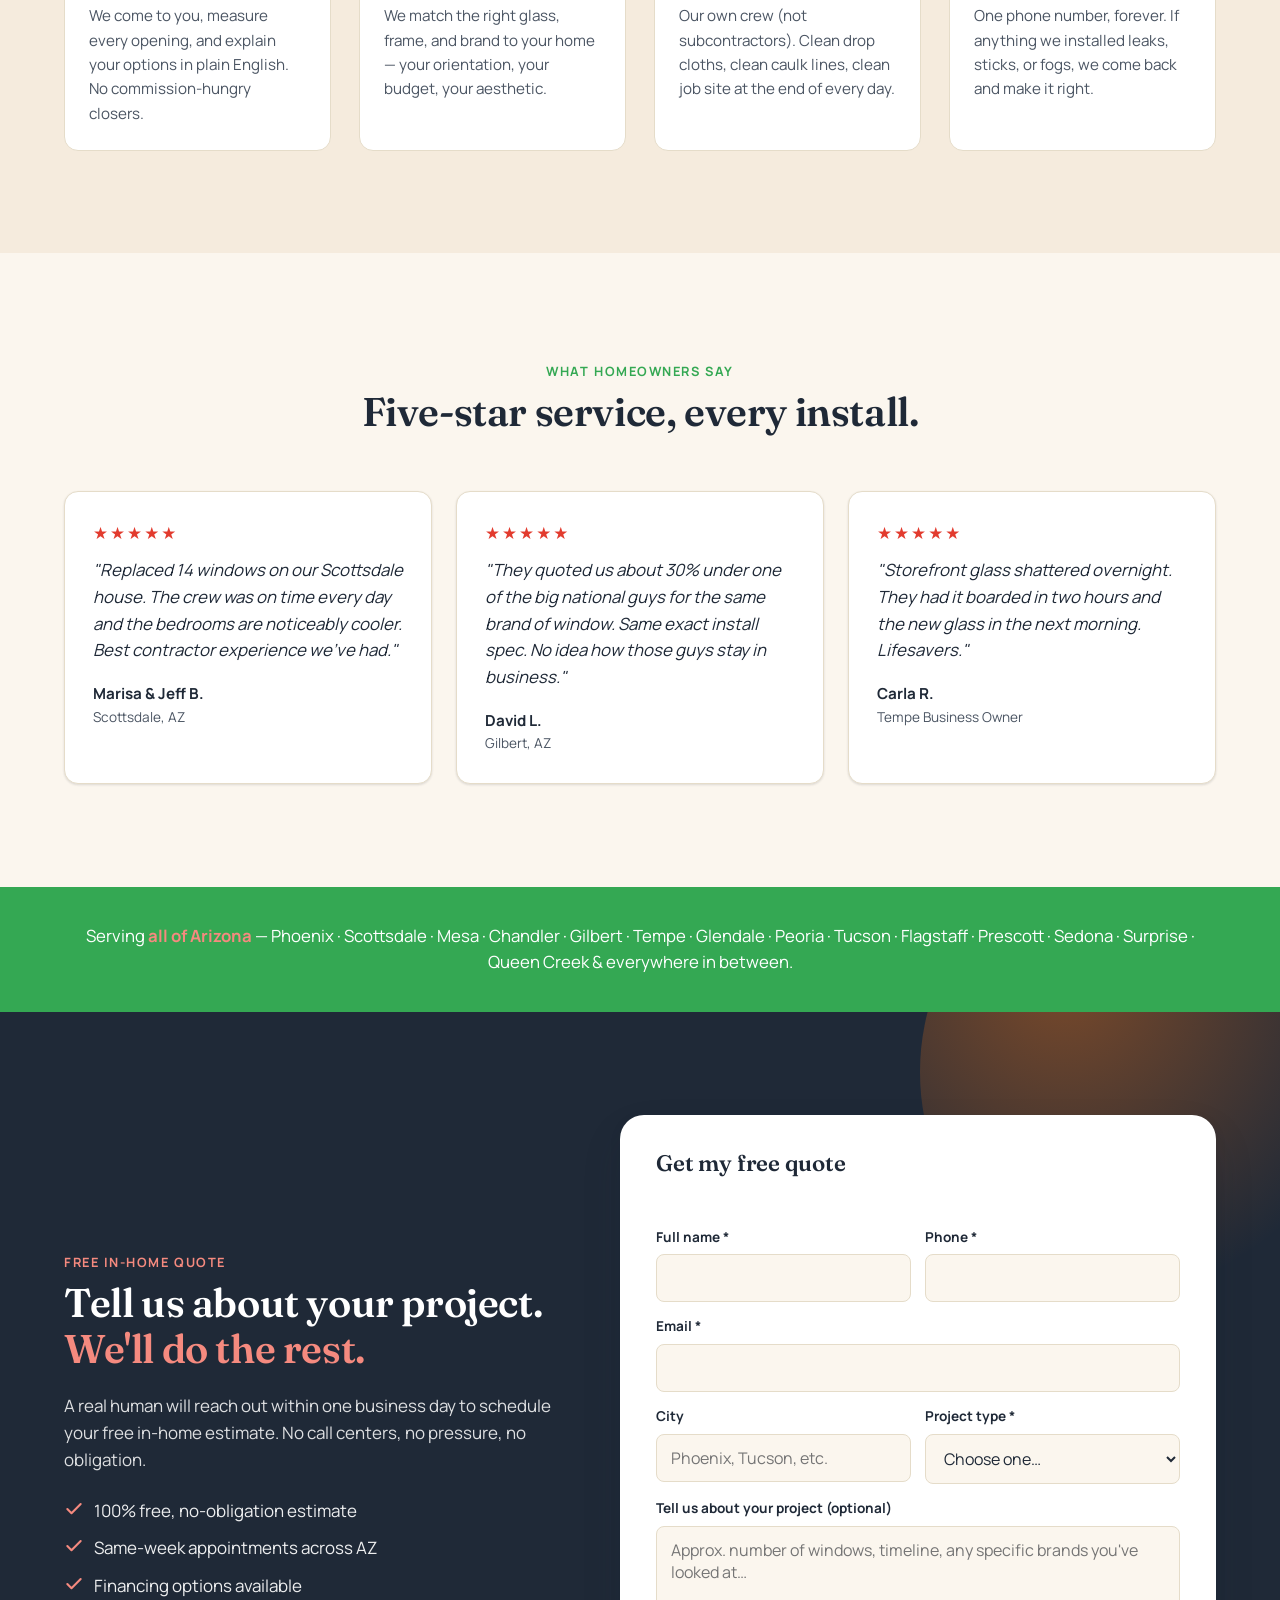
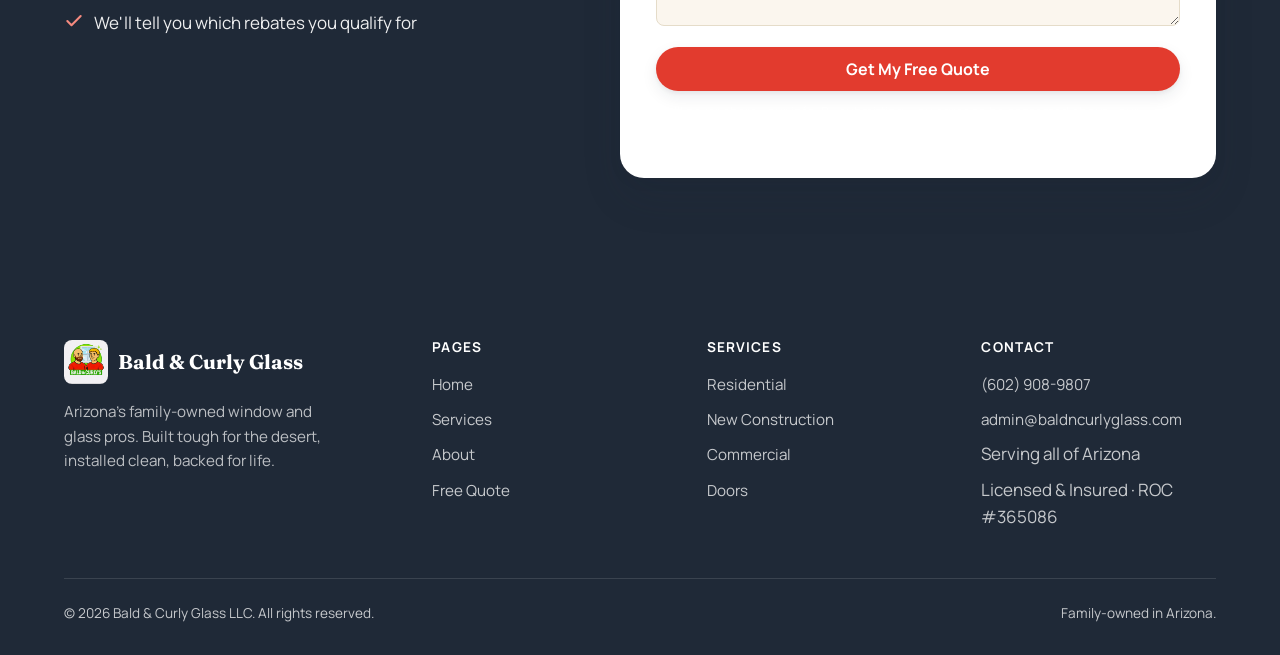
==== commit fe0fd728: "New base with fixed logo." ====
--- a/index.html
+++ b/index.html
@@ -5,7 +5,7 @@
   <meta name="viewport" content="width=device-width, initial-scale=1" />
   <title>Bald &amp; Curly Glass — Arizona's Heat-Tough Window Pros</title>
   <meta name="description" content="Energy-efficient window replacement and installation built for Arizona's desert climate. Licensed, insured, and family-owned. Free in-home quote — serving all of Arizona." />
-  <link rel="icon" type="image/svg+xml" href="assets/logo/favicon.svg" />
+  <link rel="icon" type="image/jpeg" href="assets/img/bald-and-curly-logo.jpeg" />
   <link rel="preconnect" href="https://fonts.googleapis.com" />
   <link rel="preconnect" href="https://fonts.gstatic.com" crossorigin />
   <link href="https://fonts.googleapis.com/css2?family=Fraunces:opsz,wght@9..144,500;9..144,600;9..144,700&family=Manrope:wght@400;500;600;700;800&display=swap" rel="stylesheet" />
@@ -19,8 +19,7 @@
 <header class="nav">
   <div class="container nav__inner">
     <a href="index.html" class="nav__logo" aria-label="Bald and Curly Glass home">
-      <img src="assets/logo/logo.svg" alt="" width="36" height="36" />
-      <span>Bald &amp; Curly</span>
+      <img src="assets/img/bald-and-curly-logo.jpeg" alt="Bald &amp; Curly Glass" />
     </a>
     <nav>
       <ul class="nav__links">
@@ -313,7 +312,7 @@
     <div class="footer__grid">
       <div class="footer__brand">
         <div class="footer__logo">
-          <img src="assets/logo/logo.svg" alt="" width="36" height="36" />
+          <img src="assets/img/bald-and-curly-logo.jpeg" alt="" width="36" height="36" />
           <span>Bald &amp; Curly Glass</span>
         </div>
         <p>Arizona's family-owned window and glass pros. Built tough for the desert, installed clean, backed for life.</p>
@@ -342,7 +341,7 @@
           <li><a href="tel:+16029089807">(602) 908-9807</a></li>
           <li><a href="mailto:admin@baldncurlyglass.com">admin@baldncurlyglass.com</a></li>
           <li>Serving all of Arizona</li>
-          <li>Licensed &amp; Insured · ROC #<span aria-label="placeholder for license number">000000</span></li>
+          <li>Licensed &amp; Insured · ROC #365086</li>
         </ul>
       </div>
     </div>
--- a/assets/css/styles.css
+++ b/assets/css/styles.css
@@ -2,11 +2,11 @@
    Bald & Curly Glass — design system
    ============================================================ */
 :root {
-  --color-orange: #D2691E;
-  --color-orange-dark: #B0531A;
-  --color-orange-soft: #F2A56A;
-  --color-green: #3B6B5C;
-  --color-green-dark: #2A4F44;
+  --color-orange: #E23B2E;
+  --color-orange-dark: #C12C20;
+  --color-orange-soft: #F58A7F;
+  --color-green: #34A853;
+  --color-green-dark: #218739;
   --color-cream: #F5EBDD;
   --color-cream-soft: #FBF6EE;
   --color-charcoal: #1F2937;
@@ -64,7 +64,7 @@
   font-size: 0.8rem;
   letter-spacing: 0.12em;
   text-transform: uppercase;
-  color: var(--color-orange);
+  color: var(--color-green);
   margin-bottom: 0.6em;
 }
 
@@ -78,7 +78,7 @@
 .section { padding: clamp(60px, 8vw, 110px) 0; }
 .section--dark { background: var(--color-charcoal); color: var(--color-white); }
 .section--dark h1, .section--dark h2, .section--dark h3 { color: var(--color-white); }
-.section--dark .eyebrow { color: var(--color-orange-soft); }
+.section--dark .eyebrow { color: var(--color-green); }
 .section--cream { background: var(--color-cream); }
 .center { text-align: center; }
 .section-head { max-width: 720px; margin: 0 auto 56px; text-align: center; }
@@ -147,6 +147,7 @@
   color: var(--color-charcoal);
 }
 .nav__logo svg { width: 36px; height: 36px; }
+.nav__logo img { height: 44px; width: auto; border-radius: 8px; }
 .nav__links {
   display: flex;
   align-items: center;
@@ -161,7 +162,7 @@
   color: var(--color-charcoal-soft);
   transition: color .15s ease;
 }
-.nav__links a:hover, .nav__links a.is-active { color: var(--color-orange); }
+.nav__links a:hover, .nav__links a.is-active { color: var(--color-green); }
 .nav__cta { display: flex; align-items: center; gap: 14px; }
 .nav__phone {
   font-weight: 700;
@@ -170,7 +171,7 @@
   align-items: center;
   gap: 6px;
 }
-.nav__phone:hover { color: var(--color-orange); }
+.nav__phone:hover { color: var(--color-green); }
 .nav__toggle {
   display: none;
   width: 44px;
@@ -650,6 +651,7 @@
   margin-bottom: 16px;
 }
 .footer__logo svg { width: 36px; height: 36px; }
+.footer__logo img { height: 44px; width: auto; border-radius: 8px; }
 .footer h4 {
   color: var(--color-white);
   font-family: var(--font-sans);
